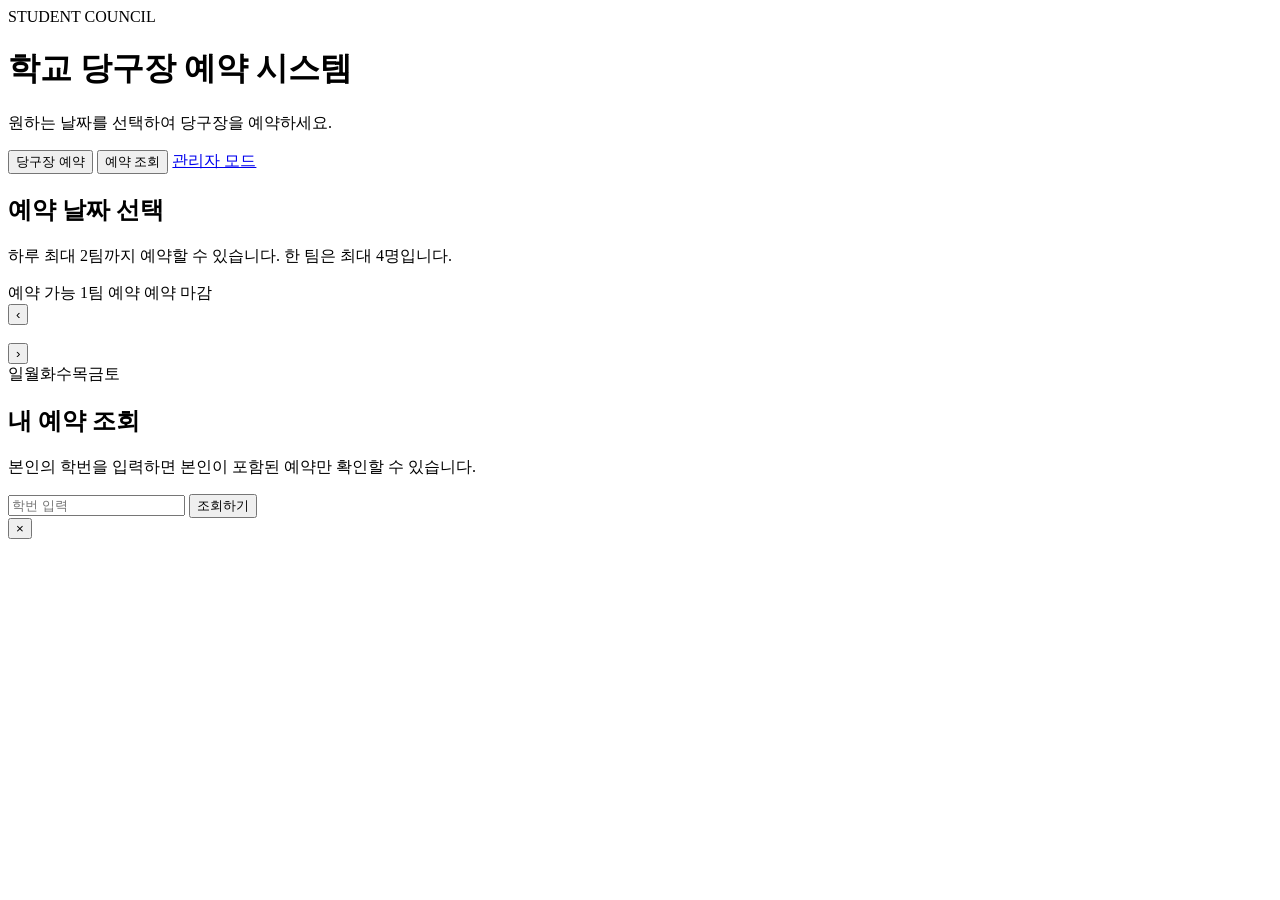
==== index.html @ d1a71836 "Add files via upload" ====
<!doctype html>
<html lang="ko">
<head>
<meta charset="utf-8">
<meta name="viewport" content="width=device-width, initial-scale=1">
<title>학교 당구장 예약 시스템</title>
<link rel="stylesheet" href="/static/style.css">
</head>
<body>
<header class="topbar">
  <div>
    <div class="eyebrow">STUDENT COUNCIL</div>
    <h1>학교 당구장 예약 시스템</h1>
    <p>원하는 날짜를 선택하여 당구장을 예약하세요.</p>
  </div>
  <nav>
    <button class="nav-btn active" onclick="showView('bookingView', this)">당구장 예약</button>
    <button class="nav-btn" onclick="showView('lookupView', this)">예약 조회</button>
    <a class="nav-btn" href="/admin">관리자 모드</a>
  </nav>
</header>

<main class="container">
<section id="bookingView" class="view">
  <div class="section-head">
    <div>
      <h2>예약 날짜 선택</h2>
      <p>하루 최대 2팀까지 예약할 수 있습니다. 한 팀은 최대 4명입니다.</p>
    </div>
    <div class="legend">
      <span><i class="dot available"></i>예약 가능</span>
      <span><i class="dot one"></i>1팀 예약</span>
      <span><i class="dot full"></i>예약 마감</span>
    </div>
  </div>

  <div class="calendar-card">
    <div class="calendar-header">
      <button onclick="moveMonth(-1)" aria-label="이전 달">‹</button>
      <h3 id="monthTitle"></h3>
      <button onclick="moveMonth(1)" aria-label="다음 달">›</button>
    </div>
    <div class="weekdays">
      <span>일</span><span>월</span><span>화</span><span>수</span><span>목</span><span>금</span><span>토</span>
    </div>
    <div id="calendar" class="calendar"></div>
  </div>

  <div id="selectedPanel" class="selected-panel hidden"></div>
</section>

<section id="lookupView" class="view hidden">
  <div class="panel">
    <h2>내 예약 조회</h2>
    <p class="muted">본인의 학번을 입력하면 본인이 포함된 예약만 확인할 수 있습니다.</p>
    <div class="inline-form">
      <input id="lookupId" placeholder="학번 입력" maxlength="20">
      <button class="primary" onclick="lookupBookings()">조회하기</button>
    </div>
    <div id="lookupResult"></div>
  </div>
</section>
</main>

<div id="modal" class="modal hidden">
  <div class="modal-card">
    <button class="close" onclick="closeModal()">×</button>
    <div id="modalContent"></div>
  </div>
</div>

<script src="/static/app.js"></script>
</body>
</html>
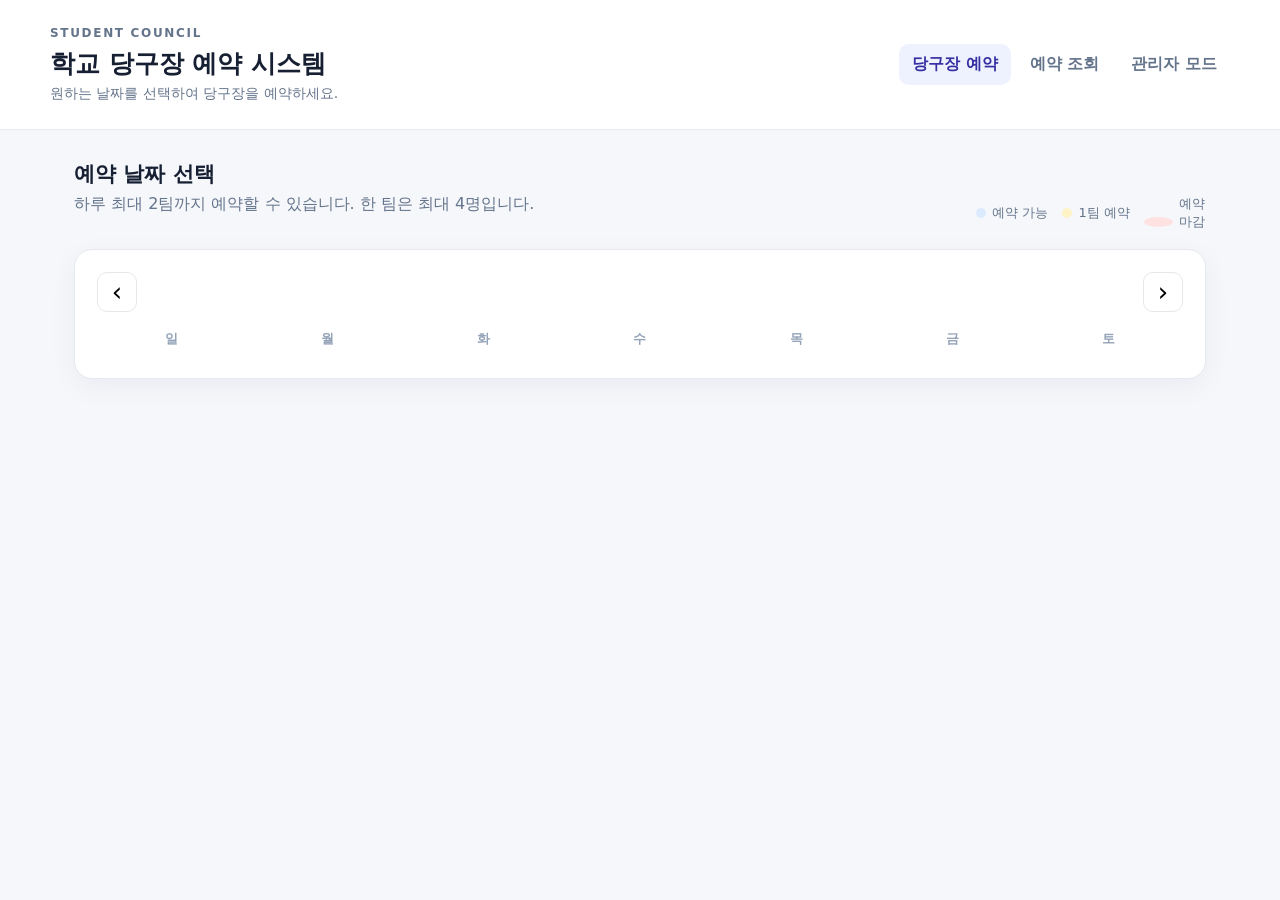
==== commit d89a4c2c: "Update index.html" ====
--- a/index.html
+++ b/index.html
@@ -4,7 +4,7 @@
 <meta charset="utf-8">
 <meta name="viewport" content="width=device-width, initial-scale=1">
 <title>학교 당구장 예약 시스템</title>
-<link rel="stylesheet" href="/static/style.css">
+<link rel="stylesheet" href="style.css">
 </head>
 <body>
 <header class="topbar">
@@ -69,6 +69,6 @@
   </div>
 </div>
 
-<script src="/static/app.js"></script>
+<script src="app.js"></script>
 </body>
 </html>
--- a/style.css
+++ b/style.css
@@ -0,0 +1,10 @@
+*{box-sizing:border-box}body{margin:0;background:#f5f7fb;color:#172033;font-family:system-ui,-apple-system,BlinkMacSystemFont,"Segoe UI","Noto Sans KR",sans-serif}
+button,input{font:inherit}.topbar{background:#fff;border-bottom:1px solid #e7eaf0;padding:26px max(24px,calc((100% - 1180px)/2));display:flex;justify-content:space-between;gap:24px;align-items:center}
+.eyebrow{font-size:12px;letter-spacing:.14em;font-weight:800;color:#64748b;margin-bottom:7px}h1,h2,h3,p{margin-top:0}h1{margin-bottom:5px;font-size:25px}h2{font-size:21px;margin-bottom:6px}p{color:#64748b}.topbar p{margin-bottom:0;font-size:14px}
+nav,.admin-actions{display:flex;gap:6px;align-items:center}.nav-btn{border:0;background:transparent;padding:10px 13px;border-radius:10px;color:#64748b;text-decoration:none;cursor:pointer;font-weight:700}.nav-btn.active,.nav-btn:hover{background:#eef2ff;color:#3730a3}
+.container{max-width:1180px;margin:0 auto;padding:30px 24px 60px}.section-head{display:flex;justify-content:space-between;gap:20px;align-items:flex-end;margin-bottom:18px}.legend{display:flex;gap:14px;flex-wrap:wrap;color:#64748b;font-size:13px}.legend span{display:flex;align-items:center;gap:6px}.dot{width:10px;height:10px;border-radius:50%;display:inline-block}.available{background:#dbeafe}.one{background:#fef3c7}.full{background:#fee2e2}
+.calendar-card,.panel,.selected-panel{background:#fff;border:1px solid #e6e9ef;border-radius:18px;box-shadow:0 8px 28px rgba(15,23,42,.05)}.calendar-card{padding:22px}.calendar-header{display:flex;justify-content:space-between;align-items:center;margin-bottom:18px}.calendar-header h3{margin:0;font-size:19px}.calendar-header button{width:40px;height:40px;border:1px solid #e5e7eb;background:#fff;border-radius:10px;font-size:26px;cursor:pointer}.calendar-header button:hover{background:#f8fafc}
+.weekdays,.calendar{display:grid;grid-template-columns:repeat(7,1fr);gap:8px}.weekdays{margin-bottom:8px;color:#94a3b8;text-align:center;font-size:13px;font-weight:700}.day{min-height:78px;border:1px solid #e8ebf0;border-radius:13px;background:#fff;text-align:left;padding:10px;cursor:pointer;display:flex;flex-direction:column;justify-content:space-between}.day:hover{transform:translateY(-1px);box-shadow:0 5px 15px rgba(15,23,42,.07)}.day strong{font-size:17px}.day small{font-size:11px;font-weight:700;color:#64748b}.day.one{background:#fffbeb;border-color:#fde68a}.day.full{background:#fef2f2;border-color:#fecaca;color:#b91c1c;cursor:not-allowed}.day.available{background:#f8fbff}.day.disabled{opacity:.28;cursor:not-allowed;background:#f8fafc}
+.selected-panel{margin-top:18px;padding:20px}.hidden{display:none!important}.modal{position:fixed;inset:0;background:rgba(15,23,42,.48);display:flex;align-items:center;justify-content:center;padding:20px;z-index:20}.modal-card{width:min(500px,100%);background:#fff;border-radius:20px;padding:28px;position:relative;box-shadow:0 24px 70px rgba(15,23,42,.25)}.close{position:absolute;right:15px;top:12px;border:0;background:transparent;font-size:27px;color:#64748b;cursor:pointer}
+label{display:block;font-size:13px;font-weight:800;margin:16px 0 7px;color:#334155}label span{color:#dc2626}input{width:100%;border:1px solid #d9dee7;border-radius:10px;padding:12px 13px;outline:none;background:#fff}input:focus{border-color:#6366f1;box-shadow:0 0 0 3px rgba(99,102,241,.12)}.primary{border:0;border-radius:11px;background:#4f46e5;color:#fff;font-weight:800;padding:12px 16px;cursor:pointer}.primary:hover{background:#4338ca}.full{width:100%;margin-top:18px}.availability-badge{display:inline-block;background:#eef2ff;color:#4338ca;padding:7px 10px;border-radius:999px;font-size:12px;font-weight:800}.form-help,.muted{font-size:13px;color:#64748b}.success-icon{width:56px;height:56px;border-radius:50%;background:#dcfce7;color:#15803d;display:grid;place-items:center;font-size:30px;font-weight:900;margin-bottom:15px}.receipt{border:1px solid #e6e9ef;border-radius:13px;padding:8px 15px;margin:18px 0}.receipt div{display:flex;justify-content:space-between;gap:15px;padding:11px 0;border-bottom:1px solid #eef0f4;font-size:13px}.receipt div:last-child{border-bottom:0}.receipt span{color:#64748b}.inline-form{display:flex;gap:9px;max-width:520px}.inline-form .primary{margin-top:0}.panel{padding:24px}.booking-card{border:1px solid #e5e7eb;border-radius:13px;padding:15px;margin-top:12px}.booking-main{display:flex;justify-content:space-between;margin-bottom:8px}.booking-main span,.admin-date span{background:#eef2ff;color:#4338ca;border-radius:999px;padding:4px 8px;font-size:11px;font-weight:800}.empty{text-align:center;padding:35px;color:#94a3b8}.center-page{min-height:100vh;display:grid;place-items:center;padding:20px}.auth-card{width:min(420px,100%);background:#fff;border:1px solid #e6e9ef;border-radius:20px;padding:32px;box-shadow:0 18px 50px rgba(15,23,42,.08)}.auth-card h1{margin-bottom:8px}.admin-icon{font-size:28px;margin-bottom:10px}.back-link{display:block;text-align:center;color:#64748b;margin-top:18px;text-decoration:none;font-size:13px}.error-box{background:#fef2f2;color:#b91c1c;border:1px solid #fecaca;padding:11px;border-radius:10px;font-size:13px;margin:15px 0}.stats{display:grid;grid-template-columns:repeat(3,1fr);gap:14px;margin-bottom:20px}.stat{background:#fff;border:1px solid #e6e9ef;border-radius:15px;padding:18px}.stat span{display:block;color:#64748b;font-size:13px}.stat strong{display:block;font-size:28px;margin-top:5px}.search{max-width:300px}.admin-booking{display:grid;grid-template-columns:180px 1fr 100px;gap:18px;align-items:center;border-top:1px solid #edf0f4;padding:18px 0}.admin-date{display:flex;flex-direction:column;gap:7px}.admin-info{display:flex;flex-direction:column;gap:4px;font-size:13px}.admin-info span{color:#64748b}.danger{border:1px solid #fecaca;background:#fff1f2;color:#be123c;padding:9px 11px;border-radius:9px;font-weight:800;cursor:pointer}.danger:hover{background:#ffe4e6}
+@media(max-width:760px){.topbar{display:block;padding:20px}.topbar nav{margin-top:16px;overflow:auto}.container{padding:20px 14px}.section-head{display:block}.legend{margin-top:14px}.calendar-card{padding:12px}.weekdays,.calendar{gap:4px}.day{min-height:62px;padding:7px;border-radius:9px}.day strong{font-size:14px}.day small{font-size:9px}.stats{grid-template-columns:1fr}.admin-booking{grid-template-columns:1fr}.search{max-width:none;width:100%}.inline-form{display:block}.inline-form .primary{width:100%;margin-top:8px}.admin-actions{margin-top:12px}}
